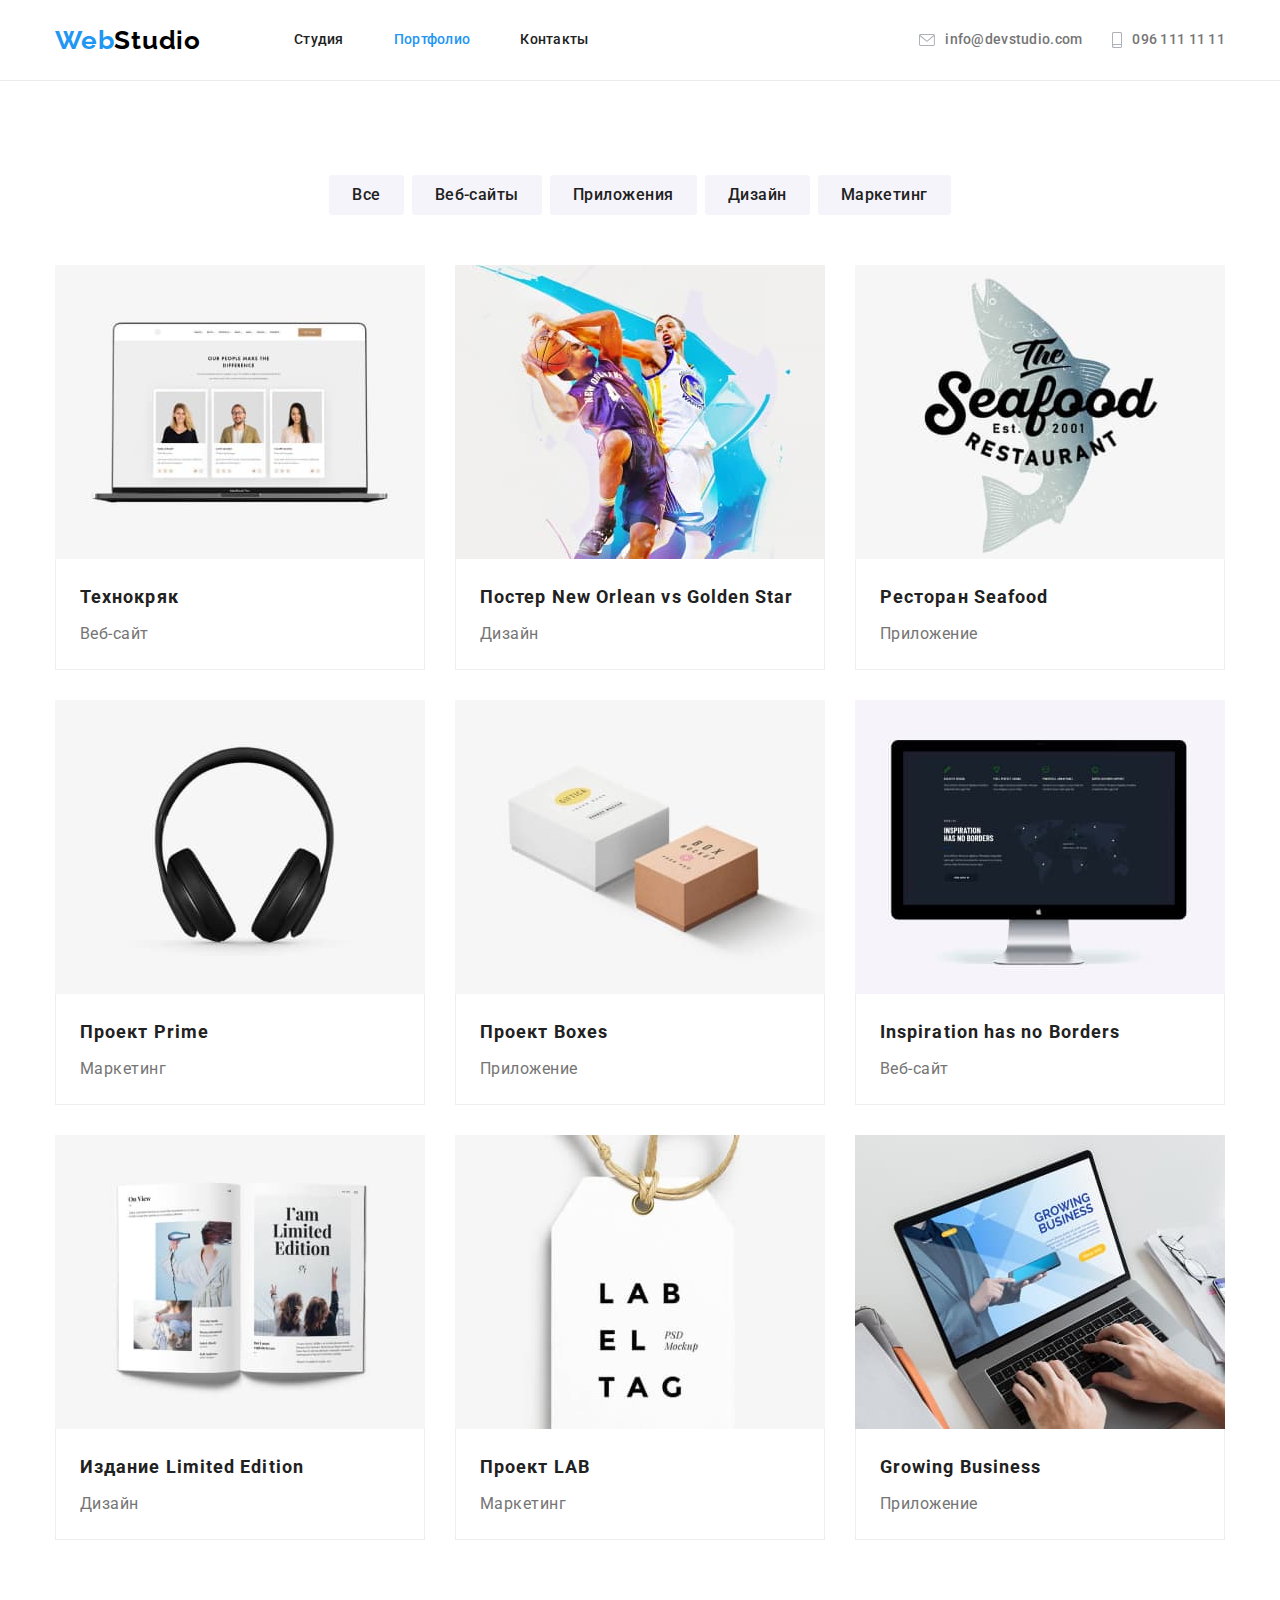
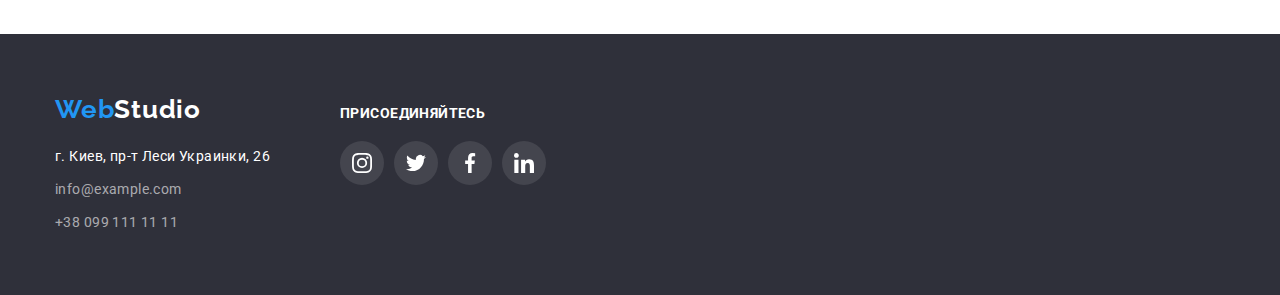
==== portfolio.html @ 8a3f6d6b "позиционирование" ====
<!DOCTYPE html>
<html lang="ru">

<head>
    <meta charset="UTF-8">
    <meta name="viewport" content="width=device-width, initial-scale=1.0">
    <title>Web Studio</title>
    <link rel="preconnect" href="https://fonts.gstatic.com">
    <link
        href="https://fonts.googleapis.com/css2?family=Raleway:wght@700&family=Roboto:wght@400;500;700;900&display=swap"
        rel="stylesheet">
    <link rel="stylesheet"
        href="https://cdnjs.cloudflare.com/ajax/libs/modern-normalize/0.6.0/modern-normalize.min.css" />
    <link rel="stylesheet" href="css/style.css">
</head>

<body>
    <!--шапка-->
    <header class="header">
        <div class="container">
            <nav class="nav-links">
                <a href="./index.html" class="logo-header"><span class="logo-part">Web</span>Studio</a>
                <ul class="site-nav list">
                    <li class="nav-item"><a href="./index.html" class="link">Студия</a></li>
                    <li class="nav-item"><a href="#" class="link current">Портфолио</a></li>
                    <li class="nav-item"><a href="" class="link">Контакты</a></li>
                </ul>
            </nav>
            <ul class="contacts list">
                <li class="contacts-item"><a href="mailto:info@devstudio.com" class="item">
                        <svg class="contacts-icon" width="16" height="12">
                            <use href="./image/symbol.svg#icon-envelope"></use>
                        </svg>
                        info@devstudio.com</a></li>
                <li class="contacts-item"><a href="tel:+380961111111" class="item">
                        <svg class="contacts-icon" width="10" height="16">
                            <use href="./image/symbol.svg#icon-smartphone"></use>
                        </svg>
                        096 111 11 11</a></li>
            </ul>
        </div>
    </header>

    <main>
        <section class="portfolio">
            <div class="container">
                <h1 class="visually-hidden">Продукты компании</h1>
                <!--фильтр-->
                <ul class="button list">
                    <li class="button-item">
                        <button type="button" class="item">
                            Все
                        </button>

                    </li>
                    <li class="button-item">
                        <button type="button" class="item">
                            Веб-сайты
                        </button>
                    </li>
                    <li class="button-item">
                        <button type="button" class="item">
                            Приложения
                        </button>
                    </li>
                    <li class="button-item">
                        <button type="button" class="item">
                            Дизайн
                        </button>
                    </li>
                    <li class="button-item">

                        <button type="button" class="item">
                            Маркетинг
                        </button>
                    </li>
                </ul>
                <!--продукция-->
                <ul class="production list">
                    <li class="item">
                        <div class="box-overlay">
                            <img src="./image/portfolio1.jpg" alt="Ноутбук с изображением веб-сайта" width="370"
                                class="box">
                            <p class="overlay">Технокряк это современная площадка распространения коронавируса. Компании
                                используют эту платформу для цифрового
                                шпионажа и атак на защищённые сервера конкурентов.</p>
                        </div>
                        <div class="text">
                            <h2 class="name">Технокряк</h2>
                            <p class="category">Веб-сайт</p>
                        </div>
                    </li>
                    <li class="item">
                        <div class="box-overlay">
                            <img src="./image/portfolio2.jpg" alt="Два баскетболиста с мячом" width="370" class="box">
                            <p class="overlay"> Lorem ipsum dolor sit amet consectetur.</p>
                        </div>
                        <div class="text">
                            <h2 class="name">Постер New Orlean vs Golden Star</h2>
                            <p class="category">Дизайн</p>
                        </div>
                    </li>
                    <li class="item">
                        <div class="box-overlay">
                            <img src="./image/portfolio3.jpg" alt="Логотип ресторана" width="370" class="box">
                            <p class="overlay"> Lorem ipsum dolor sit amet consectetur.</p>
                        </div>
                        <div class="text">
                            <h2 class="name">Ресторан Seafood</h2>
                            <p class="category">Приложение</p>
                        </div>
                    </li>
                    <li class="item">
                        <div class="box-overlay">
                            <img src="./image/portfolio4.jpg" alt="Наушники" width="370" class="box">
                            <p class="overlay"> Lorem ipsum dolor sit amet consectetur.</p>
                        </div>
                        <div class="text">
                            <h2 class="name">Проект Prime</h2>
                            <p class="category">Маркетинг</p>

                        </div>
                    </li>
                    <li class="item">
                        <div class="box-overlay">
                            <img src="./image/portfolio5.jpg" alt="Две картонные коробки" width="370" class="box">
                            <p class="overlay"> Lorem ipsum dolor sit amet consectetur.</p>
                        </div>
                        <div class="text">
                            <h2 class="name">Проект Boxes</h2>
                            <p class="category">Приложение</p>
                        </div>
                    </li>
                    <li class="item">
                        <div class="box-overlay">
                            <img src="./image/portfolio6.jpg" alt="Монитор с изображением веб-сайта" width="370"
                                class="box">
                            <p class="overlay"> Lorem ipsum dolor sit amet consectetur.</p>
                        </div>
                        <div class="text">
                            <h2 class="name">Inspiration has no Borders</h2>
                            <p class="category">Веб-сайт</p>

                        </div>
                    </li>
                    <li class="item">
                        <div class="box-overlay">
                            <img src="./image/portfolio7.jpg" alt="Разворот книги" width="370" class="box">
                            <p class="overlay"> Lorem ipsum dolor sit amet consectetur.</p>
                        </div>
                        <div class="text">
                            <h2 class="name">Издание Limited Edition</h2>
                            <p class="category">Дизайн</p>

                        </div>
                    </li>
                    <li class="item">
                        <div class="box-overlay">
                            <img src="./image/portfolio8.jpg" alt="Бирка с надписью" width="370" class="box">
                            <p class="overlay"> Lorem ipsum dolor sit amet consectetur.</p>
                        </div>
                        <div class="text">
                            <h2 class="name">Проект LAB</h2>
                            <p class="category">Маркетинг</p>

                        </div>
                    </li>
                    <li class="item">
                        <div class="box-overlay">
                            <img src="./image/portfolio9.jpg" alt="Ноутбук с изображением веб-сайта" width="370"
                                class="box">
                            <p class="overlay"> Lorem ipsum dolor sit amet consectetur.</p>
                        </div>
                        <div class="text">
                            <h2 class="name">Growing Business</h2>
                            <p class="category">Приложение</p>
                        </div>
                    </li>
                </ul>
            </div>

        </section>

    </main>

    <!--Подвал-->
    <footer class="footer">
        <div class="container">
            <div class="footer-content">
                <p class="logo-footer"><span class="logo-part">Web</span>Studio</p>
                <address class="address">
                    <p class="office"> г. Киев, пр-т Леси Украинки, 26</p>
                    <p class="item"><a href="mailto:info@example.com" class="item">info@example.com</a></p>
                    <p class="item"><a href="tel:+380991111111" class="item">+38 099 111 11 11</a></p>
                </address>
            </div>
            <div class="footer-social">
                <h2 class="social-title">Присоединяйтесь</h2>
                <ul class="social down">
                    <li class="social-item">
                        <a href="#" class="social-link">
                            <svg class="social-icon" width="20" height="20">
                                <use href="./image/symbol.svg#icon-instagram" />
                            </svg>
                        </a>
                    </li>

                    <li class="social-item">
                        <a href="#" class="social-link">
                            <svg class="social-icon" width="20" height="20">
                                <use href="./image/symbol.svg#icon-twitter" />
                            </svg>
                        </a>
                    </li>

                    <li class="social-item">
                        <a href="#" class="social-link">
                            <svg class="social-icon" width="20" height="20">
                                <use href="./image/symbol.svg#icon-facebook" />
                            </svg>
                        </a>
                    </li>

                    <li class="social-item">
                        <a href="#" class="social-link">
                            <svg class="social-icon" width="20" height="20">
                                <use href="./image/symbol.svg#icon-linkedin" />
                            </svg>
                        </a>
                    </li>
                </ul>
            </div>
        </div>
    </footer>

</body>

</html>
---- css/style.css ----
/* Структура:
рут
нормалайз
общее
хеадер
мэйн на студии
мэйн на портфолио
футтер
скрыть заголовки*/

/* основной цвет текста  #757575 */
/* вторичный цвет текста  #212121*/
/* акцент + первая часть лого #2196F3 */
/* вторая часть лого в хедере #000000 */
/* белый + вторая часть лого в футтере #FFFFFF */
/* контакты в футере rgba(255, 255, 255, .6) */
/* бєкграунд в герое #2F303A */
/* бєкгаунд "наша команда" + кнопки фильтра #F5F4FA */
/* бэкгаунд #ffffff */
/* границы #EEEEEE */
:root {
  --primery-text-color: #757575;
  --secondary-text-color: #212121;
  --accent-color: #2196f3;
  --accent-secondary-color: #ffffff;
  --logo-first-part: #2196f3;
  --header-logo-second-part: #000000;
  --background: #ffffff;
  --background-hero: #2f303a;
  --background-team: #f5f4fa;
  --backgound-footer: #2f303a;
  --footer-logo-second-part: #ffffff;
  --footer-contscts: rgba(255, 255, 255, 0.6);
  --background-filter: #f5f4fa;
  --border: #eeeeee;
  --line: #ececec;
  --icon-primery-color: #afb1b8;
}

/* перенести потом в файл нормалайз.сиэсэс- начало */
ul {
  list-style: none;
  padding-inline-start: 0px;
}

a {
  text-decoration: none;
}

address {
  font-style: normal;
}
/* перенести потом в файл нормалайз.сиэсэс- конец */

/* общее */
body {
  background-color: var(--background);
  color: var(--primery-text-color);
  font-family: Roboto, sans-serif;
  font-style: normal;
}

.container {
  margin-left: auto;
  margin-right: auto;
  width: 1200px;
  padding-left: 15px;
  padding-right: 15px;
  /* outline: 2px solid tomato; */
}

.list {
  padding: 0;
  margin: 0;
  list-style: none;
}

/* все про хедер */

.header .container,
.nav-links {
  display: flex;
  align-items: center;
}
.header {
  border-bottom: 1px solid var(--line);
}

/* лого */
.logo-header {
  margin-right: 93px;

  color: var(--header-logo-second-part);
  font-family: Raleway, sans-serif;

  font-size: 26px;
  font-weight: 700;
  line-height: 1.19;
  letter-spacing: 0.03em;
}

.logo-part {
  color: var(--logo-first-part);
}

/* навигация */
.site-nav .link {
  display: block;
  padding-top: 32px;
  padding-bottom: 32px;
  color: var(--secondary-text-color);
  font-weight: 500;
  font-size: 14px;
  line-height: 1.14;
  letter-spacing: 0.02em;
  cursor: pointer;
}

.site-nav .link:hover,
.site-nav .link:focus {
  color: var(--accent-color);
}

.site-nav .current {
  color: var(--accent-color);
}

.site-nav.list {
  display: flex;
}

.site-nav .nav-item + .nav-item {
  margin-left: 50px;
}

/* контакты */
.contacts .item {
  color: var(--primery-text-color);
  font-weight: 500;
  font-size: 14px;
  line-height: 1.14;
  letter-spacing: 0.02em;
  cursor: pointer;
}

.contacts .item:hover,
.contacts .item:focus {
  color: var(--accent-color);
}

.contacts .item:hover .contacts-icon,
.contacts .item:focus .contacts-icon {
  fill: var(--accent-color);
}

.contacts.list {
  display: flex;
  margin-left: auto;
}

.contacts-item:nth-child(1) {
  margin-right: 30px;
}

.contacts-icon {
  fill: var(--icon-primery-color);
}

.contacts.list .item {
  display: flex;
  align-items: center;
}

.contacts-icon {
  margin-right: 10px;
}

/* мэйн на студии */
/* герой */
.hero {
  margin-left: auto;
  margin-right: auto;
  padding-top: 200px;
  padding-bottom: 200px;
  background-color: var(--background-hero);
  background-image: linear-gradient(
      to right,
      rgba(47, 48, 58, 0.4),
      rgba(47, 48, 58, 0.4)
    ),
    url("../image/bghero.jpg");
  /* background-image: linear-gradient(to right, rgba(47, 48, 58, 0.4),rgba(47, 48, 58, 0.4)), */
  background-repeat: no-repeat;
  max-width: 1600px;
  background-position: 50% 50%;
  background-size: cover;
}

.hero .container {
  text-align: center;
  padding-right: 252px;
  padding-left: 252px;
}

.hero .name {
  margin-top: 0;
  margin-bottom: 30px;
  /* background-color: var(--background-hero); */
  color: var(--accent-secondary-color);
  font-weight: 900;
  font-size: 44px;
  line-height: 1.36;
  letter-spacing: 0.06em;
  text-transform: uppercase;
}
.hero .order {
  display: inline-block;
  border: 1px solid transparent;
  border-radius: 3px;
  padding: 10px 32px;
  min-width: 200px;

  background-color: var(--accent-color);
  color: var(--accent-secondary-color);
  font-weight: 700;
  font-size: 16px;
  line-height: 1.87;
  letter-spacing: 0.06em;
  text-align: center;
}

/* ценности */
.values {
  padding-top: 94px;
  padding-bottom: 94px;
}

.values .list {
  display: flex;
  flex-wrap: wrap;
}

.values .list-item {
  width: 270px;
}

.values .list-item::before {
  display: block;
  content: "";
  height: 150px;
  background-size: contain;
  background-repeat: no-repeat;
  background-position: top;
}

.values .list-item:nth-child(1)::before {
  background-image: url(../image/values1.svg);
}

.values .list-item:nth-child(2)::before {
  background-image: url(../image/values2.svg);
}

.values .list-item:nth-child(3)::before {
  background-image: url(../image/values3.svg);
}

.values .list-item:nth-child(4)::before {
  background-image: url(../image/values4.svg);
}

.values .list-item + .list-item {
  margin-left: 30px;
}

.values .name {
  margin-top: 0;
  margin-bottom: 10px;
  color: var(--secondary-text-color);
  font-weight: 700;
  font-size: 14px;
  line-height: 1.14;
  letter-spacing: 0.03em;
  text-transform: uppercase;
  text-align: left;
}

.values .essence {
  margin-top: 0;
  margin-bottom: 0;
  font-weight: 400;
  font-size: 14px;
  line-height: 1.71;
  letter-spacing: 0.03em;
  text-align: left;
}

/* чем мы занимаемся */
.works {
  padding-bottom: 94px;
}

.works .list {
  display: flex;
  justify-content: space-between;
}

.works .title {
  margin-top: 0;
  margin-bottom: 50px;
  color: var(--secondary-text-color);
  font-weight: 700;
  font-size: 36px;
  line-height: 1.17;
  letter-spacing: 0.03em;
  text-align: center;
}

.works-img {
  display: block;
}

.works-item {
  position: relative;
}

.works-label {
  position: absolute;
  bottom: 0px;
  left: 0px;
  right: 0px;
  margin: 0px;
  padding: 27px 0;
  background-color: rgba(47, 48, 58, 0.8);
  color: var(--accent-secondary-color);
  font-size: 14px;
  font-weight: 700;
  line-height: 1.17;
  text-transform: uppercase;
  text-align: center;
  letter-spacing: 0.03em;
}

/* наша команда */
.team {
  background-color: var(--background-team);
  padding-top: 94px;
  padding-bottom: 94px;
}

.team .box {
  display: block;
}

.team .list {
  display: flex;
  flex-wrap: wrap;
  /* margin-left: -30px; */
}
.team .item {
  flex-basis: calc(100% / 4 - 30px);
  margin-left: 30px;
  padding-bottom: 30px;
  background-color: #fff;
  border-radius: 0px 0px 4px 4px;
  box-shadow: 0px 1px 3px rgba(0, 0, 0, 0.12), 0px 1px 1px rgba(0, 0, 0, 0.14),
    0px 2px 1px rgba(0, 0, 0, 0.2);
}

.team .item:first-child {
  margin-left: 0px;
}

.team .name {
  margin-top: 0;
  margin-bottom: 50px;
  color: var(--secondary-text-color);
  font-weight: 700;
  font-size: 36px;
  line-height: 1.17;
  letter-spacing: 0.03em;
  text-align: center;
}

.team .title {
  margin-top: 30px;
  margin-bottom: 10px;
  color: var(--secondary-text-color);
  font-weight: 500;
  font-size: 16px;
  line-height: 1.19;
  letter-spacing: 0.03em;
  text-align: center;
}

.team .position {
  margin-top: 0;
  margin-bottom: 16px;
  font-weight: 400;
  font-size: 16px;
  line-height: 1.19;
  letter-spacing: 0.03em;
  text-align: center;
}

/* соц.сети в тиме */
.social {
  display: flex;
  justify-content: space-around;
  padding-left: 32px;
  padding-right: 32px;
}

.social-item {
  display: flex;
  justify-content: center;
}

.social-link {
  width: 44px;
  height: 44px;
  display: flex;
  justify-content: center;
  align-items: center;
  border-radius: 50%;
}

.social-link:hover,
.social-link:focus {
  background-color: var(--accent-color);
}

.social-icon {
  fill: var(--icon-primery-color);
}

.social-link:hover .social-icon,
.social-link:focus .social-icon {
  fill: var(--accent-secondary-color);
}

/* Постоянные клиенты */
.client {
  padding-top: 94px;
  padding-bottom: 94px;
}

.client .name {
  margin-top: 0;
  margin-bottom: 50px;
  color: var(--secondary-text-color);
  font-weight: 700;
  font-size: 36px;
  line-height: 1.17;
  letter-spacing: 0.03em;
  text-align: center;
}

.client .list {
  display: flex;
  margin-top: 90px;
}

.client-item .link {
  margin-left: 30px;
  border: 1px solid var(--icon-primery-color);
  border-radius: 4px;
  width: 170px;
  height: 90px;
  display: flex;
  align-items: center;
  justify-content: center;
}

.client-icon {
  fill: var(--icon-primery-color);
}

.client .list {
  margin-left: -30px;
}

.client-item .link:hover,
.client-item .link:focus {
  border: 1px solid var(--accent-color);
  border-radius: 4px;
  /* fill: var(--accent-color); */
}

.client-item .link:hover .client-icon,
.client-item .link:focus .client-icon {
  fill: var(--accent-color);
}

/* мэйн на портфолио */
.portfolio {
  padding-top: 94px;
  padding-bottom: 94px;
}
/* фильтр */
.button.list {
  margin-bottom: 50px;
  display: flex;
  justify-content: center;
}

.button .item {
  display: inline-block;
  border: 1px solid transparent;
  border-radius: 3px;
  padding: 6px 22px;

  background-color: var(--background-filter);
  color: var(--secondary-text-color);
  cursor: pointer;
  font-family: Roboto, sans-serif;
  font-weight: 500;
  font-size: 16px;
  line-height: 1.62;
  letter-spacing: 0.03em;
}

.button .item:hover,
.button .item:focus {
  background-color: var(--accent-color);
  color: var(--accent-secondary-color);
  box-shadow: 0px 3px 1px rgba(0, 0, 0, 0.1), 0px 1px 2px rgba(0, 0, 0, 0.08),
    0px 2px 2px rgba(0, 0, 0, 0.12);
}

.button > .button-item + .button-item {
  margin-left: 8px;
}

/* продукция */
.production.list {
  display: flex;
  flex-wrap: wrap;
}
.production .item {
  width: 370px;
  margin-bottom: 30px;
  margin-right: 30px;
}

.production .item:nth-child(3n) {
  margin-right: 0px;
}

.production .item:nth-last-child(-n + 3) {
  margin-bottom: 0px;
}

.production .item:hover,
.production .item:focus {
  box-shadow: 0px 1px 1px rgba(0, 0, 0, 0.12), 0px 4px 4px rgba(0, 0, 0, 0.06),
    1px 4px 6px rgba(0, 0, 0, 0.16);
}

.text {
  padding: 20px 24px;
  border: 1px solid var(--border);
  border-top: none;
  cursor: pointer;
}

.production .name {
  margin-top: 0;
  margin-bottom: 4px;
  color: var(--secondary-text-color);
  font-weight: 700;
  font-size: 18px;
  line-height: 2;
  letter-spacing: 0.06em;
}

.production .category {
  margin-top: 0;
  margin-bottom: 0px;
  font-weight: 400;
  font-size: 16px;
  line-height: 1.88;
  letter-spacing: 0.03em;
}

.production .box {
  display: block;
}

.box-overlay {
  width: 370px;
  height: 294px;
  position: relative;
  overflow: hidden;
}

.overlay {
  position: absolute;
  top: 0;
  left: 0;
  width: 100%;
  height: 100%;
  background-color: rgba(33, 150, 243, 0.9);
  transform: translatey(100%);
  transition: transform 250ms cubic-bezier(0.4, 0, 0.2, 1);
  margin: 0px;
  padding: 63px 24px;
  font-weight: 400;
  font-size: 18px;
  line-height: 1.56;
  letter-spacing: 0.03em;
  color: var(--accent-secondary-color);
}

.item:hover .overlay {
  transform: translatey(0);
}

/* все про футтер */

.footer .container {
  display: flex;
  align-items: baseline;
}

.social-title {
  margin-top: 0;
  margin-bottom: 0px;
  font-weight: 700;
  font-size: 14px;
  line-height: 1.17;
  letter-spacing: 0.03em;
  text-transform: uppercase;
  color: var(--accent-secondary-color);
}

.social {
  margin-top: 20px;
}

.social.down {
  padding-left: 0px;
  padding-right: 0px;
  margin-bottom: 0px;
}

footer .social-item {
  margin-right: 10px;
  background-color: rgba(255, 255, 255, 0.1);
  border-radius: 50%;
}

footer .social-icon {
  fill: var(--accent-secondary-color);
}

.footer {
  background-color: var(--backgound-footer);
  padding-top: 60px;
  padding-bottom: 60px;
}

.footer-content {
  margin-right: 70px;
}

/* лого */
.logo-footer {
  margin-top: 0;
  margin-bottom: 20px;
  color: var(--footer-logo-second-part);
  font-family: Raleway, sans-serif;
  font-weight: 700;
  font-size: 26px;
  line-height: 1.19;
  letter-spacing: 0.03em;
}

.logo-part {
  color: var(--logo-first-part);
}

/* адресс */
.address {
  font-weight: normal;
  font-size: 14px;
  line-height: 1.71;
  letter-spacing: 0.03em;
}
.address .office {
  margin-top: 0;
  margin-bottom: 0;
  color: var(--footer-logo-second-part);
}

.address .item {
  margin-top: 9px;
  margin-bottom: 0;
  color: var(--footer-contscts);
}

/* скрыть заголовки, которых нет на макете */
.visually-hidden {
  position: absolute;
  width: 1px;
  height: 1px;
  margin: -1px;
  border: 0;
  padding: 0;

  white-space: nowrap;
  clip-path: inset(100%);
  clip: rect(0 0 0 0);
  overflow: hidden;
}
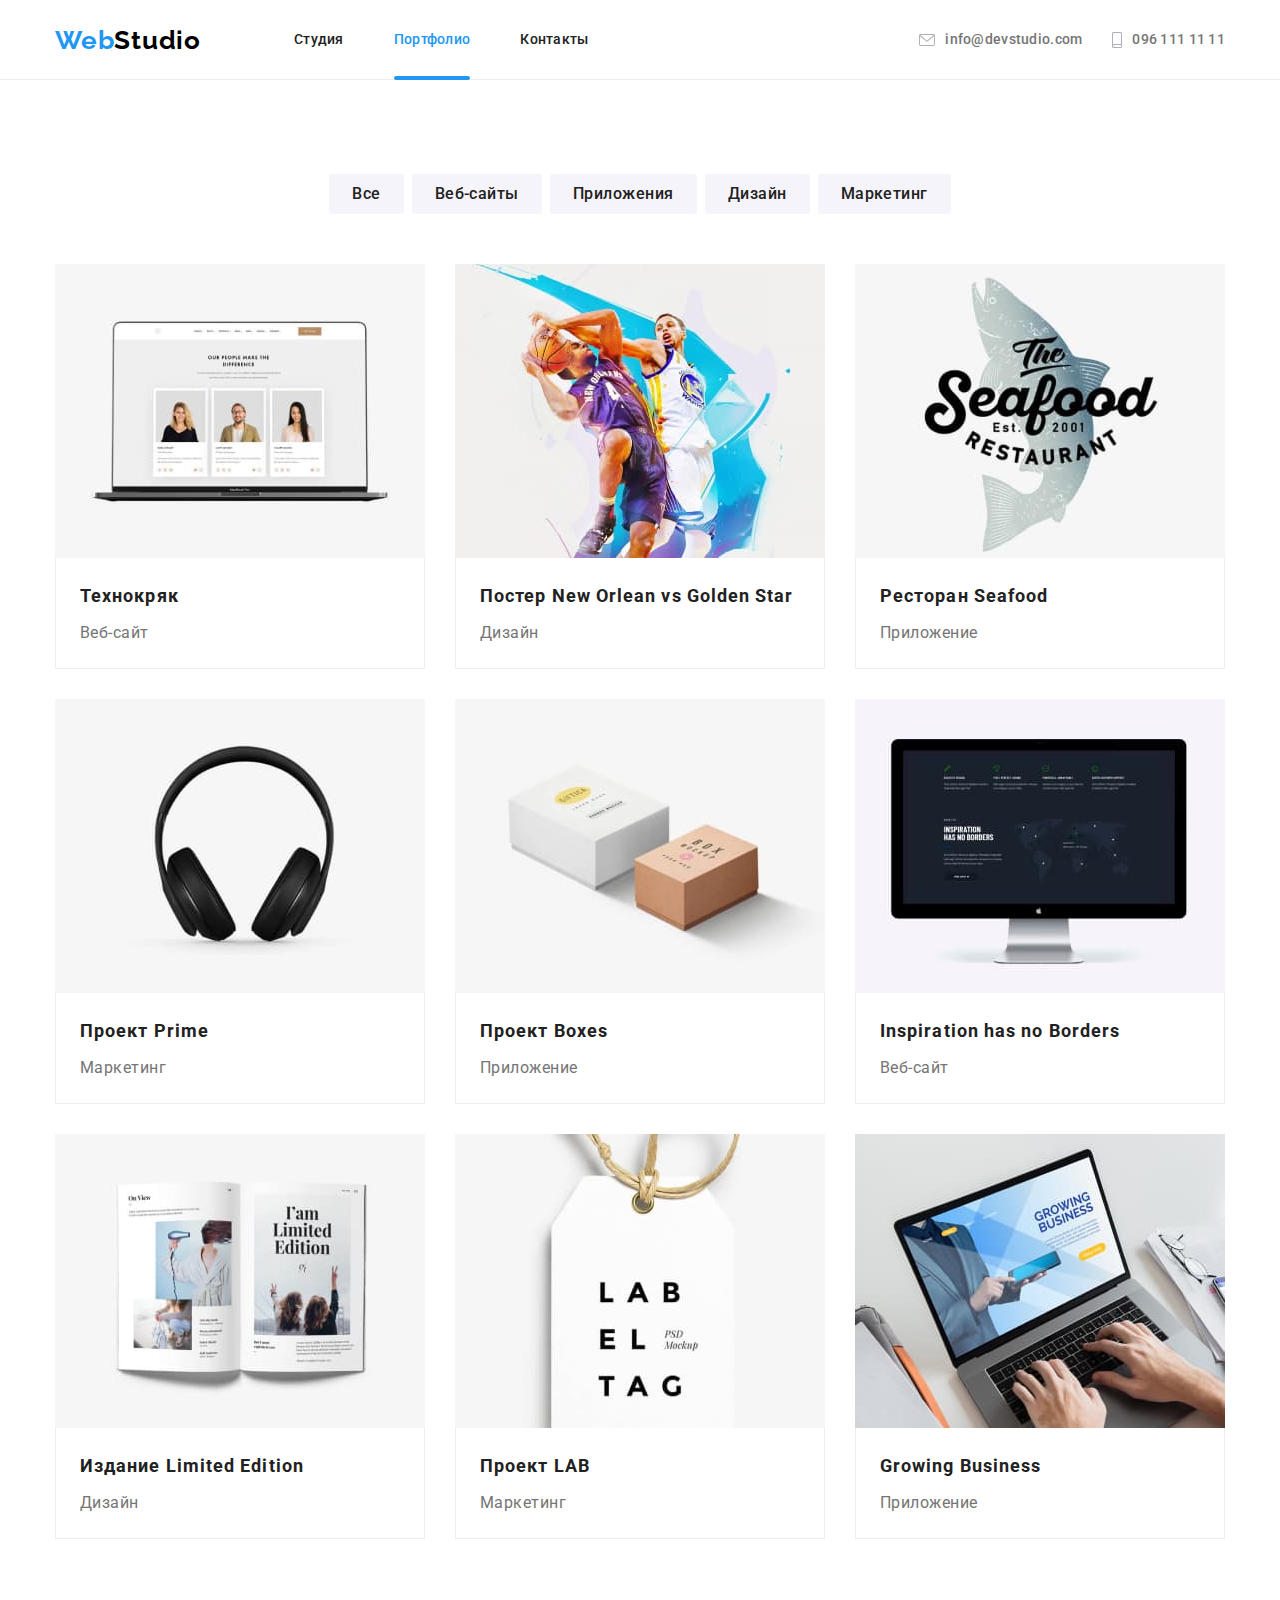
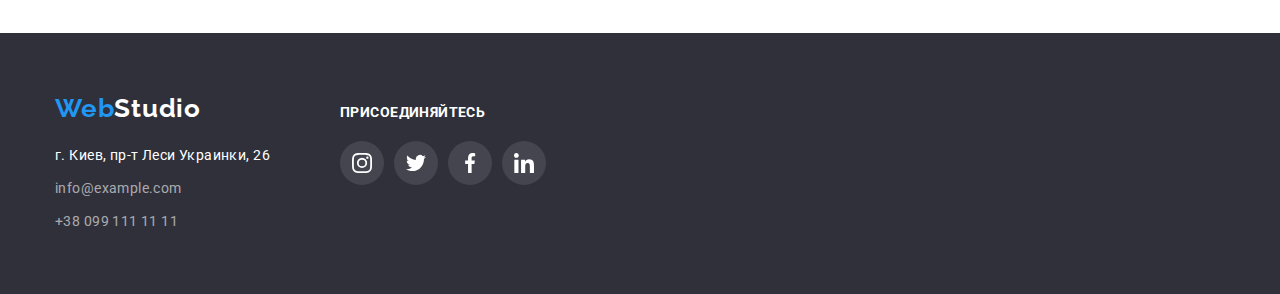
==== commit 479b2761: "сделал д\з" ====
--- a/portfolio.html
+++ b/portfolio.html
@@ -78,103 +78,119 @@
                 <!--продукция-->
                 <ul class="production list">
                     <li class="item">
-                        <div class="box-overlay">
-                            <img src="./image/portfolio1.jpg" alt="Ноутбук с изображением веб-сайта" width="370"
-                                class="box">
-                            <p class="overlay">Технокряк это современная площадка распространения коронавируса. Компании
-                                используют эту платформу для цифрового
-                                шпионажа и атак на защищённые сервера конкурентов.</p>
-                        </div>
-                        <div class="text">
-                            <h2 class="name">Технокряк</h2>
-                            <p class="category">Веб-сайт</p>
-                        </div>
-                    </li>
-                    <li class="item">
-                        <div class="box-overlay">
-                            <img src="./image/portfolio2.jpg" alt="Два баскетболиста с мячом" width="370" class="box">
-                            <p class="overlay"> Lorem ipsum dolor sit amet consectetur.</p>
-                        </div>
-                        <div class="text">
-                            <h2 class="name">Постер New Orlean vs Golden Star</h2>
-                            <p class="category">Дизайн</p>
-                        </div>
-                    </li>
-                    <li class="item">
-                        <div class="box-overlay">
-                            <img src="./image/portfolio3.jpg" alt="Логотип ресторана" width="370" class="box">
-                            <p class="overlay"> Lorem ipsum dolor sit amet consectetur.</p>
-                        </div>
-                        <div class="text">
-                            <h2 class="name">Ресторан Seafood</h2>
-                            <p class="category">Приложение</p>
-                        </div>
-                    </li>
-                    <li class="item">
-                        <div class="box-overlay">
-                            <img src="./image/portfolio4.jpg" alt="Наушники" width="370" class="box">
-                            <p class="overlay"> Lorem ipsum dolor sit amet consectetur.</p>
-                        </div>
-                        <div class="text">
-                            <h2 class="name">Проект Prime</h2>
-                            <p class="category">Маркетинг</p>
-
-                        </div>
-                    </li>
-                    <li class="item">
-                        <div class="box-overlay">
-                            <img src="./image/portfolio5.jpg" alt="Две картонные коробки" width="370" class="box">
-                            <p class="overlay"> Lorem ipsum dolor sit amet consectetur.</p>
-                        </div>
-                        <div class="text">
-                            <h2 class="name">Проект Boxes</h2>
-                            <p class="category">Приложение</p>
-                        </div>
-                    </li>
-                    <li class="item">
-                        <div class="box-overlay">
-                            <img src="./image/portfolio6.jpg" alt="Монитор с изображением веб-сайта" width="370"
-                                class="box">
-                            <p class="overlay"> Lorem ipsum dolor sit amet consectetur.</p>
-                        </div>
-                        <div class="text">
-                            <h2 class="name">Inspiration has no Borders</h2>
-                            <p class="category">Веб-сайт</p>
-
-                        </div>
-                    </li>
-                    <li class="item">
-                        <div class="box-overlay">
-                            <img src="./image/portfolio7.jpg" alt="Разворот книги" width="370" class="box">
-                            <p class="overlay"> Lorem ipsum dolor sit amet consectetur.</p>
-                        </div>
-                        <div class="text">
-                            <h2 class="name">Издание Limited Edition</h2>
-                            <p class="category">Дизайн</p>
-
-                        </div>
-                    </li>
-                    <li class="item">
-                        <div class="box-overlay">
-                            <img src="./image/portfolio8.jpg" alt="Бирка с надписью" width="370" class="box">
-                            <p class="overlay"> Lorem ipsum dolor sit amet consectetur.</p>
-                        </div>
-                        <div class="text">
-                            <h2 class="name">Проект LAB</h2>
-                            <p class="category">Маркетинг</p>
-
-                        </div>
-                    </li>
-                    <li class="item">
-                        <div class="box-overlay">
-                            <img src="./image/portfolio9.jpg" alt="Ноутбук с изображением веб-сайта" width="370"
-                                class="box">
-                            <p class="overlay"> Lorem ipsum dolor sit amet consectetur.</p>
-                        </div>
-                        <div class="text">
-                            <h2 class="name">Growing Business</h2>
-                            <p class="category">Приложение</p>
-                        </div>
+                        <a class="item-link" href="">
+                            <div class="box-overlay">
+                                <img src="./image/portfolio1.jpg" alt="Ноутбук с изображением веб-сайта" width="370"
+                                    class="box">
+                                <p class="overlay">Технокряк это современная площадка распространения коронавируса.
+                                    Компании
+                                    используют эту платформу для цифрового
+                                    шпионажа и атак на защищённые сервера конкурентов.</p>
+                            </div>
+                            <div class="text">
+                                <h2 class="name">Технокряк</h2>
+                                <p class="category">Веб-сайт</p>
+                            </div>
+                        </a>
+                    </li>
+                    <li class="item">
+                        <a class="item-link" href="">
+                            <div class="box-overlay">
+                                <img src="./image/portfolio2.jpg" alt="Два баскетболиста с мячом" width="370"
+                                    class="box">
+                                <p class="overlay"> Lorem ipsum dolor sit amet consectetur.</p>
+                            </div>
+                            <div class="text">
+                                <h2 class="name">Постер New Orlean vs Golden Star</h2>
+                                <p class="category">Дизайн</p>
+                            </div>
+                        </a>
+                    </li>
+                    <li class="item">
+                        <a class="item-link" href="">
+                            <div class="box-overlay">
+                                <img src="./image/portfolio3.jpg" alt="Логотип ресторана" width="370" class="box">
+                                <p class="overlay"> Lorem ipsum dolor sit amet consectetur.</p>
+                            </div>
+                            <div class="text">
+                                <h2 class="name">Ресторан Seafood</h2>
+                                <p class="category">Приложение</p>
+                            </div>
+                        </a>
+                    </li>
+                    <li class="item">
+                        <a class="item-link" href="">
+                            <div class="box-overlay">
+                                <img src="./image/portfolio4.jpg" alt="Наушники" width="370" class="box">
+                                <p class="overlay"> Lorem ipsum dolor sit amet consectetur.</p>
+                            </div>
+                            <div class="text">
+                                <h2 class="name">Проект Prime</h2>
+                                <p class="category">Маркетинг</p>
+                            </div>
+                        </a>
+                    </li>
+                    <li class="item">
+                        <a class="item-link" href="">
+                            <div class="box-overlay">
+                                <img src="./image/portfolio5.jpg" alt="Две картонные коробки" width="370" class="box">
+                                <p class="overlay"> Lorem ipsum dolor sit amet consectetur.</p>
+                            </div>
+                            <div class="text">
+                                <h2 class="name">Проект Boxes</h2>
+                                <p class="category">Приложение</p>
+                            </div>
+                        </a>
+                    </li>
+                    <li class="item">
+                        <a class="item-link" href="">
+                            <div class="box-overlay">
+                                <img src="./image/portfolio6.jpg" alt="Монитор с изображением веб-сайта" width="370"
+                                    class="box">
+                                <p class="overlay"> Lorem ipsum dolor sit amet consectetur.</p>
+                            </div>
+                            <div class="text">
+                                <h2 class="name">Inspiration has no Borders</h2>
+                                <p class="category">Веб-сайт</p>
+                            </div>
+                        </a>
+                    </li>
+                    <li class="item">
+                        <a class="item-link" href="">
+                            <div class="box-overlay">
+                                <img src="./image/portfolio7.jpg" alt="Разворот книги" width="370" class="box">
+                                <p class="overlay"> Lorem ipsum dolor sit amet consectetur.</p>
+                            </div>
+                            <div class="text">
+                                <h2 class="name">Издание Limited Edition</h2>
+                                <p class="category">Дизайн</p>
+                            </div>
+                        </a>
+                    </li>
+                    <li class="item">
+                        <a class="item-link" href="">
+                            <div class="box-overlay">
+                                <img src="./image/portfolio8.jpg" alt="Бирка с надписью" width="370" class="box">
+                                <p class="overlay"> Lorem ipsum dolor sit amet consectetur.</p>
+                            </div>
+                            <div class="text">
+                                <h2 class="name">Проект LAB</h2>
+                                <p class="category">Маркетинг</p>
+                            </div>
+                        </a>
+                    </li>
+                    <li class="item">
+                        <a class="item-link" href="">
+                            <div class="box-overlay">
+                                <img src="./image/portfolio9.jpg" alt="Ноутбук с изображением веб-сайта" width="370"
+                                    class="box">
+                                <p class="overlay"> Lorem ipsum dolor sit amet consectetur.</p>
+                            </div>
+                            <div class="text">
+                                <h2 class="name">Growing Business</h2>
+                                <p class="category">Приложение</p>
+                            </div>
+                        </a>
                     </li>
                 </ul>
             </div>
--- a/css/style.css
+++ b/css/style.css
@@ -35,6 +35,8 @@
   --border: #eeeeee;
   --line: #ececec;
   --icon-primery-color: #afb1b8;
+  --duration: 250ms;
+  --function: cubic-bezier(0.4, 0, 0.2, 1);
 }
 
 /* перенести потом в файл нормалайз.сиэсэс- начало */
@@ -84,6 +86,7 @@
 }
 .header {
   border-bottom: 1px solid var(--line);
+  height: 80px;
 }
 
 /* лого */
@@ -114,6 +117,9 @@
   line-height: 1.14;
   letter-spacing: 0.02em;
   cursor: pointer;
+  transition-property: color;
+  transition-duration: var(--duration);
+  transition-timing-function: var(--function);
 }
 
 .site-nav .link:hover,
@@ -122,7 +128,19 @@
 }
 
 .site-nav .current {
+  position: relative;
   color: var(--accent-color);
+}
+
+.site-nav .current::after {
+  content: "";
+  position: absolute;
+  bottom: 0px;
+  left: 0;
+  width: 100%;
+  height: 4px;
+  background-color: var(--accent-color);
+  border-radius: 2px;
 }
 
 .site-nav.list {
@@ -141,6 +159,9 @@
   line-height: 1.14;
   letter-spacing: 0.02em;
   cursor: pointer;
+  transition-property: color;
+  transition-duration: var(--duration);
+  transition-timing-function: var(--function);
 }
 
 .contacts .item:hover,
@@ -164,6 +185,9 @@
 
 .contacts-icon {
   fill: var(--icon-primery-color);
+  transition-property: fill;
+  transition-duration: var(--duration);
+  transition-timing-function: var(--function);
 }
 
 .contacts.list .item {
@@ -189,7 +213,6 @@
       rgba(47, 48, 58, 0.4)
     ),
     url("../image/bghero.jpg");
-  /* background-image: linear-gradient(to right, rgba(47, 48, 58, 0.4),rgba(47, 48, 58, 0.4)), */
   background-repeat: no-repeat;
   max-width: 1600px;
   background-position: 50% 50%;
@@ -229,6 +252,60 @@
   text-align: center;
 }
 
+/*Модалка в герое*/
+
+.backdrop {
+  position: fixed;
+  width: 100%;
+  height: 100%;
+  background-color: rgba(0, 0, 0, 0.2);
+  top: 0;
+  left: 0;
+  transition-property: opacity, visibility;
+  transition-duration: var(--duration);
+  transition-timing-function: var(--function);
+}
+
+.backdrop.is-hidden {
+  opacity: 0;
+  pointer-events: none;
+  visibility: hidden;
+}
+
+.backdrop.is-hidden .modal {
+  transform: translate(-50%, -50%) scale(1.1);
+}
+
+.modal {
+  position: absolute;
+  top: 50%;
+  left: 50%;
+  transform: translate(-50%, -50%) scale(1);
+  width: 528px;
+  height: 581px;
+  padding: 8px;
+  background-color: var(--background);
+  box-shadow: 0px 1px 3px rgba(0, 0, 0, 0.12), 0px 1px 1px rgba(0, 0, 0, 0.14),
+    0px 2px 1px rgba(0, 0, 0, 0.2);
+  border-radius: 4px;
+  transition-property: transform;
+  transition-duration: var(--duration);
+  transition-timing-function: var(--function);
+}
+
+.close-btn {
+  display: flex;
+  justify-content: center;
+  align-items: center;
+  margin-left: auto;
+  width: 30px;
+  height: 30px;
+  background-color: var(--background);
+  border: 1px solid rgba(0, 0, 0, 0.1);
+  border-radius: 50%;
+  cursor: pointer;
+}
+
 /* ценности */
 .values {
   padding-top: 94px;
@@ -322,6 +399,7 @@
 
 .works-item {
   position: relative;
+  z-index: -1;
 }
 
 .works-label {
@@ -423,6 +501,9 @@
   justify-content: center;
   align-items: center;
   border-radius: 50%;
+  transition-property: background-color;
+  transition-duration: var(--duration);
+  transition-timing-function: var(--function);
 }
 
 .social-link:hover,
@@ -432,6 +513,9 @@
 
 .social-icon {
   fill: var(--icon-primery-color);
+  transition-property: fill;
+  transition-duration: var(--duration);
+  transition-timing-function: var(--function);
 }
 
 .social-link:hover .social-icon,
@@ -470,10 +554,16 @@
   display: flex;
   align-items: center;
   justify-content: center;
+  transition-property: border;
+  transition-duration: var(--duration);
+  transition-timing-function: var(--function);
 }
 
 .client-icon {
   fill: var(--icon-primery-color);
+  transition-property: fill;
+  transition-duration: var(--duration);
+  transition-timing-function: var(--function);
 }
 
 .client .list {
@@ -518,6 +608,9 @@
   font-size: 16px;
   line-height: 1.62;
   letter-spacing: 0.03em;
+  transition-property: color, background-color, box-shadow;
+  transition-duration: var(--duration);
+  transition-timing-function: var(--function);
 }
 
 .button .item:hover,
@@ -541,6 +634,9 @@
   width: 370px;
   margin-bottom: 30px;
   margin-right: 30px;
+  transition-property: box-shadow;
+  transition-duration: var(--duration);
+  transition-timing-function: var(--function);
 }
 
 .production .item:nth-child(3n) {
@@ -561,7 +657,6 @@
   padding: 20px 24px;
   border: 1px solid var(--border);
   border-top: none;
-  cursor: pointer;
 }
 
 .production .name {
@@ -581,6 +676,7 @@
   font-size: 16px;
   line-height: 1.88;
   letter-spacing: 0.03em;
+  color: var(--primery-text-color);
 }
 
 .production .box {
@@ -612,7 +708,8 @@
   color: var(--accent-secondary-color);
 }
 
-.item:hover .overlay {
+.item-link:hover .overlay,
+.item-link:focus .overlay {
   transform: translatey(0);
 }
 
